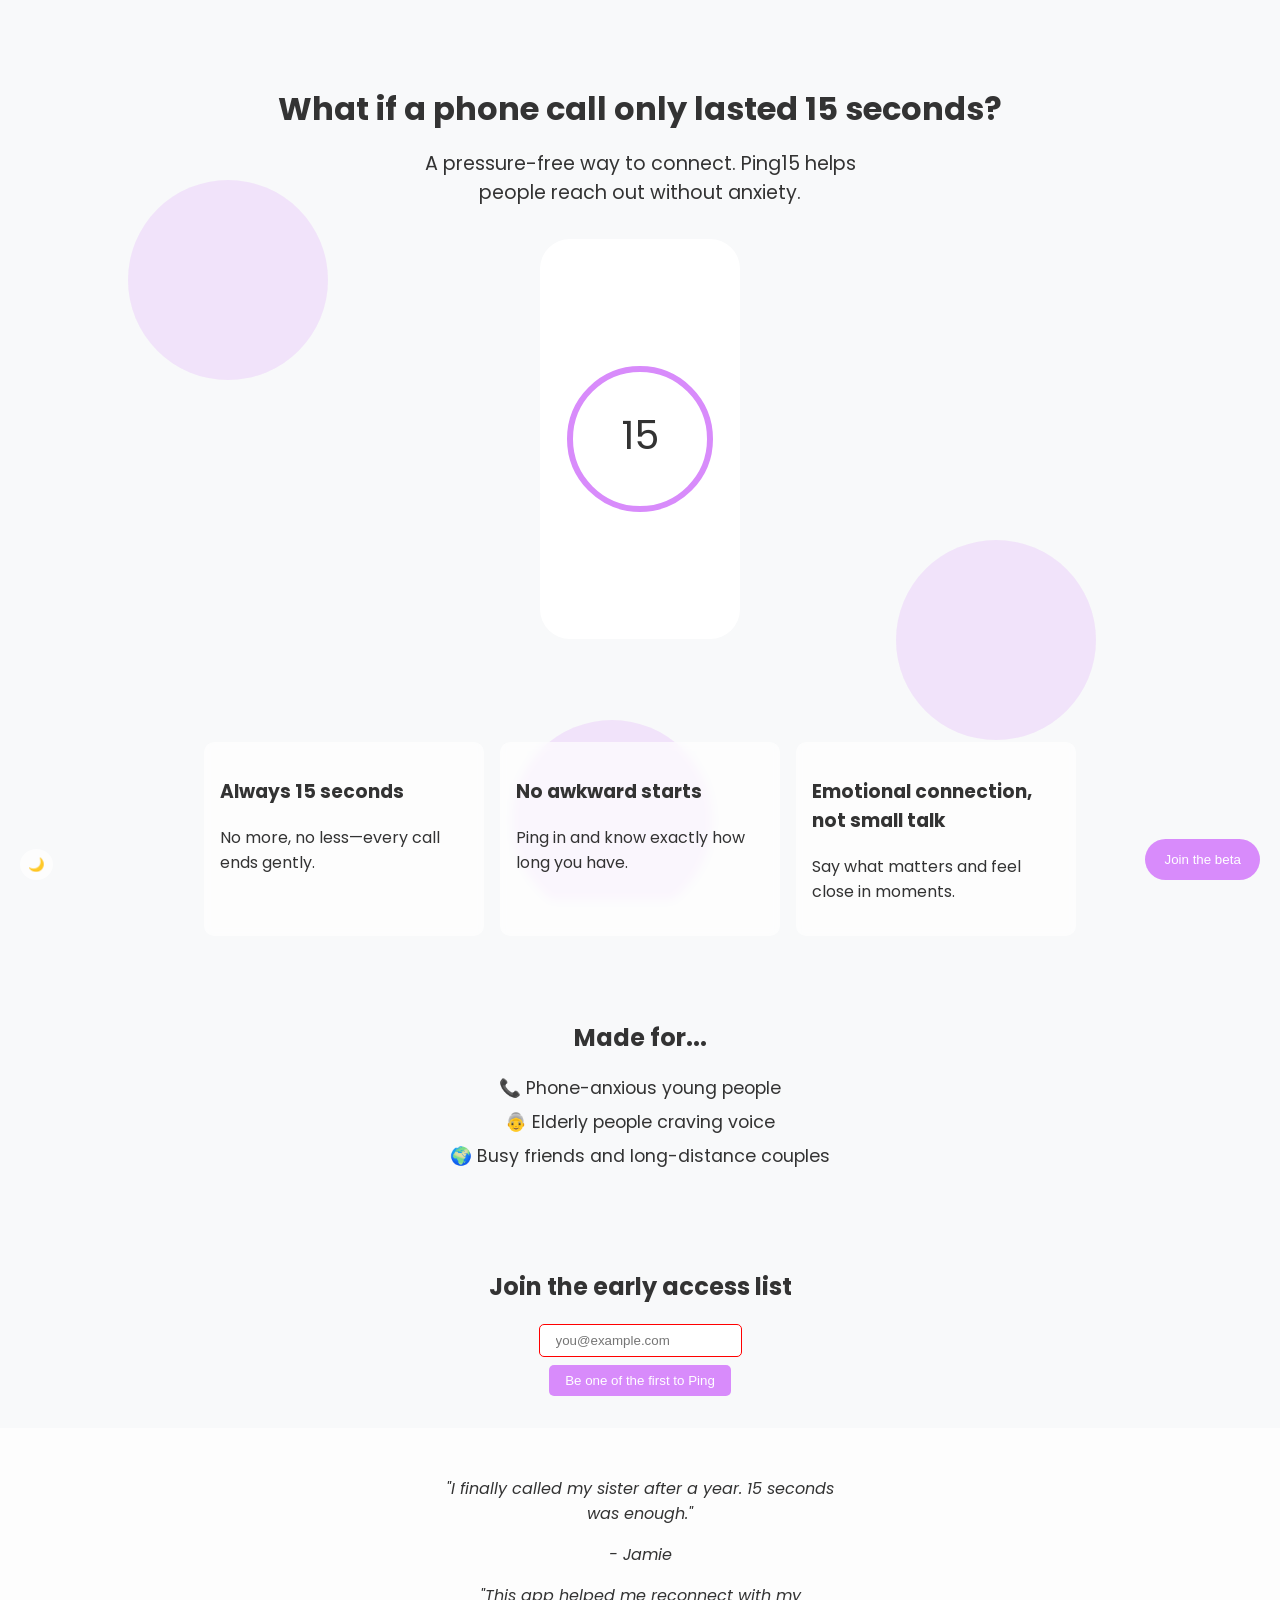
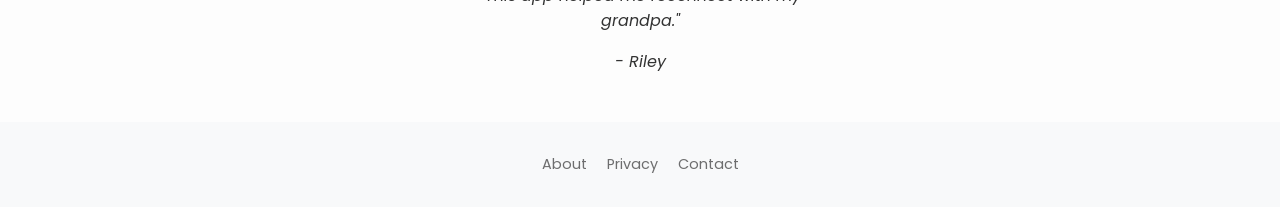
==== index.html @ fdf991f3 "Add Ping15 landing page" ====
<!DOCTYPE html>
<html lang="en">
<head>
  <meta charset="UTF-8">
  <meta name="viewport" content="width=device-width, initial-scale=1.0">
  <meta name="description" content="Ping15 - Fight phone call anxiety with 15-second calls." />
  <meta property="og:title" content="Ping15" />
  <meta property="og:description" content="Fifteen second calls for stress-free connection" />
  <title>Ping15</title>
  <link rel="preconnect" href="https://fonts.gstatic.com">
  <link href="https://fonts.googleapis.com/css2?family=Poppins:wght@300;400;600&display=swap" rel="stylesheet">
  <link rel="stylesheet" href="styles.css">
</head>
<body>
  <div class="background">
    <span style="left:10%; top:20%;"></span>
    <span style="left:70%; top:60%; animation-delay:3s;"></span>
    <span style="left:40%; top:80%; animation-delay:6s;"></span>
  </div>
  <header class="hero">
    <h1 class="headline">What if a phone call only lasted 15 seconds?</h1>
    <p class="subheadline">A pressure-free way to connect. Ping15 helps people reach out without anxiety.</p>
    <div class="phone-mockup" id="demo">
      <svg viewBox="0 0 200 400" class="phone">
        <rect x="0" y="0" width="200" height="400" rx="30" ry="30" fill="var(--phone-bg)"/>
        <circle cx="100" cy="200" r="70" stroke="var(--accent)" stroke-width="6" fill="none"/>
        <text x="100" y="210" text-anchor="middle" font-size="40" fill="var(--text)" id="timer">15</text>
      </svg>
    </div>
  </header>

  <main>
    <section class="features" id="features">
      <div class="card">
        <h3>Always 15 seconds</h3>
        <p>No more, no less&mdash;every call ends gently.</p>
      </div>
      <div class="card">
        <h3>No awkward starts</h3>
        <p>Ping in and know exactly how long you have.</p>
      </div>
      <div class="card">
        <h3>Emotional connection, not small talk</h3>
        <p>Say what matters and feel close in moments.</p>
      </div>
    </section>

    <section class="use-cases" id="use">
      <h2>Made for...</h2>
      <ul>
        <li>📞 Phone-anxious young people</li>
        <li>👵 Elderly people craving voice</li>
        <li>🌍 Busy friends and long-distance couples</li>
      </ul>
    </section>

    <section class="signup" id="signup">
      <h2>Join the early access list</h2>
      <form id="emailForm">
        <input type="email" id="email" placeholder="you@example.com" required>
        <button type="submit">Be one of the first to Ping</button>
      </form>
      <div id="thanks" class="hidden">Thank you! 🎉</div>
    </section>

    <section class="testimonials" id="testimonials">
      <blockquote>
        <p>"I finally called my sister after a year. 15 seconds was enough."</p>
        <span>- Jamie</span>
      </blockquote>
      <blockquote>
        <p>"This app helped me reconnect with my grandpa."</p>
        <span>- Riley</span>
      </blockquote>
    </section>
  </main>

  <button class="cta" id="cta">Join the beta</button>
  <button id="modeToggle" class="mode-toggle">🌙</button>

  <footer>
    <nav>
      <a href="#about">About</a>
      <a href="#privacy">Privacy</a>
      <a href="#contact">Contact</a>
    </nav>
  </footer>

  <script src="script.js"></script>
</body>
</html>
---- styles.css ----
:root {
  --bg: #f8f9fa;
  --text: #333;
  --accent: #d88bfb;
  --card-bg: #ffffffaa;
  --phone-bg: #fff;
  --transition: 0.4s ease;
}
body.dark {
  --bg: #2d2d2d;
  --text: #f0f0f0;
  --accent: #d88bfb;
  --card-bg: #444444aa;
  --phone-bg: #333;
}
* {
  box-sizing: border-box;
}
body {
  margin: 0;
  font-family: 'Poppins', sans-serif;
  background: var(--bg);
  color: var(--text);
  overflow-x: hidden;
}
.hero {
  padding: 4rem 1rem;
  text-align: center;
  position: relative;
}
.headline {
  font-size: 2rem;
  margin-bottom: 1rem;
  opacity: 0;
  transform: translateY(20px);
  transition: var(--transition);
}
.subheadline {
  font-size: 1.2rem;
  max-width: 500px;
  margin: 0 auto 2rem;
  opacity: 0;
  transform: translateY(20px);
  transition: var(--transition) 0.2s;
}
.phone-mockup {
  max-width: 200px;
  margin: 0 auto;
  opacity: 0;
  transform: translateY(20px);
  transition: var(--transition) 0.4s;
}
.phone {
  width: 100%;
}
.features {
  display: flex;
  flex-wrap: wrap;
  justify-content: center;
  gap: 1rem;
  padding: 2rem 1rem;
}
.card {
  background: var(--card-bg);
  backdrop-filter: blur(5px);
  border-radius: 10px;
  padding: 1rem;
  width: 280px;
  transition: var(--transition);
  opacity: 0;
  transform: translateY(20px);
}
.card:hover {
  transform: translateY(-5px);
  box-shadow: 0 4px 12px rgba(0,0,0,0.1);
}
.use-cases {
  text-align: center;
  padding: 2rem 1rem;
}
.use-cases ul {
  list-style: none;
  padding: 0;
}
.use-cases li {
  margin: 0.5rem 0;
  font-size: 1.1rem;
  opacity: 0;
  transform: translateY(20px);
  transition: var(--transition);
}
.signup {
  text-align: center;
  padding: 2rem 1rem;
}
#emailForm {
  display: flex;
  flex-direction: column;
  align-items: center;
  gap: 0.5rem;
}
#email {
  padding: 0.5rem 1rem;
  border: 1px solid #ccc;
  border-radius: 5px;
}
#email:invalid {
  border-color: red;
}
#emailForm button {
  padding: 0.5rem 1rem;
  border: none;
  border-radius: 5px;
  background: var(--accent);
  color: white;
  cursor: pointer;
  transition: var(--transition);
}
#emailForm button:hover {
  opacity: 0.8;
}
.hidden {
  display: none;
}
.testimonials {
  background: var(--card-bg);
  padding: 2rem 1rem;
  text-align: center;
}
.testimonials blockquote {
  margin: 1rem auto;
  max-width: 400px;
  font-style: italic;
  opacity: 0;
  transform: translateY(20px);
  transition: var(--transition);
}
.cta {
  position: fixed;
  bottom: 20px;
  right: 20px;
  padding: 0.8rem 1.2rem;
  background: var(--accent);
  color: #fff;
  border: none;
  border-radius: 50px;
  cursor: pointer;
  animation: bounce 3s infinite;
}
.cta.pause {
  animation-play-state: paused;
}
.mode-toggle {
  position: fixed;
  bottom: 20px;
  left: 20px;
  padding: 0.5rem;
  background: var(--card-bg);
  border: none;
  border-radius: 50%;
  cursor: pointer;
}
footer {
  text-align: center;
  padding: 2rem 1rem;
  font-size: 0.9rem;
}
footer a {
  color: inherit;
  margin: 0 0.5rem;
  text-decoration: none;
  opacity: 0.7;
  transition: var(--transition);
}
footer a:hover {
  opacity: 1;
}
@keyframes bounce {
  0%, 20%, 50%, 80%, 100% {transform: translateY(0);} 
  40% {transform: translateY(-6px);} 
  60% {transform: translateY(-3px);} 
}
.background {
  position: fixed;
  top: 0;
  left: 0;
  width: 100%;
  height: 100%;
  overflow: hidden;
  z-index: -1;
}
.background span {
  position: absolute;
  display: block;
  width: 200px;
  height: 200px;
  background: var(--accent);
  opacity: 0.2;
  border-radius: 50%;
  animation: float 15s infinite;
}
@keyframes float {
  0% {transform: translateY(0) scale(1);} 
  50% {transform: translateY(-50px) scale(1.1);} 
  100% {transform: translateY(0) scale(1);} 
}
.reveal {
  opacity: 1 !important;
  transform: translateY(0) !important;
}
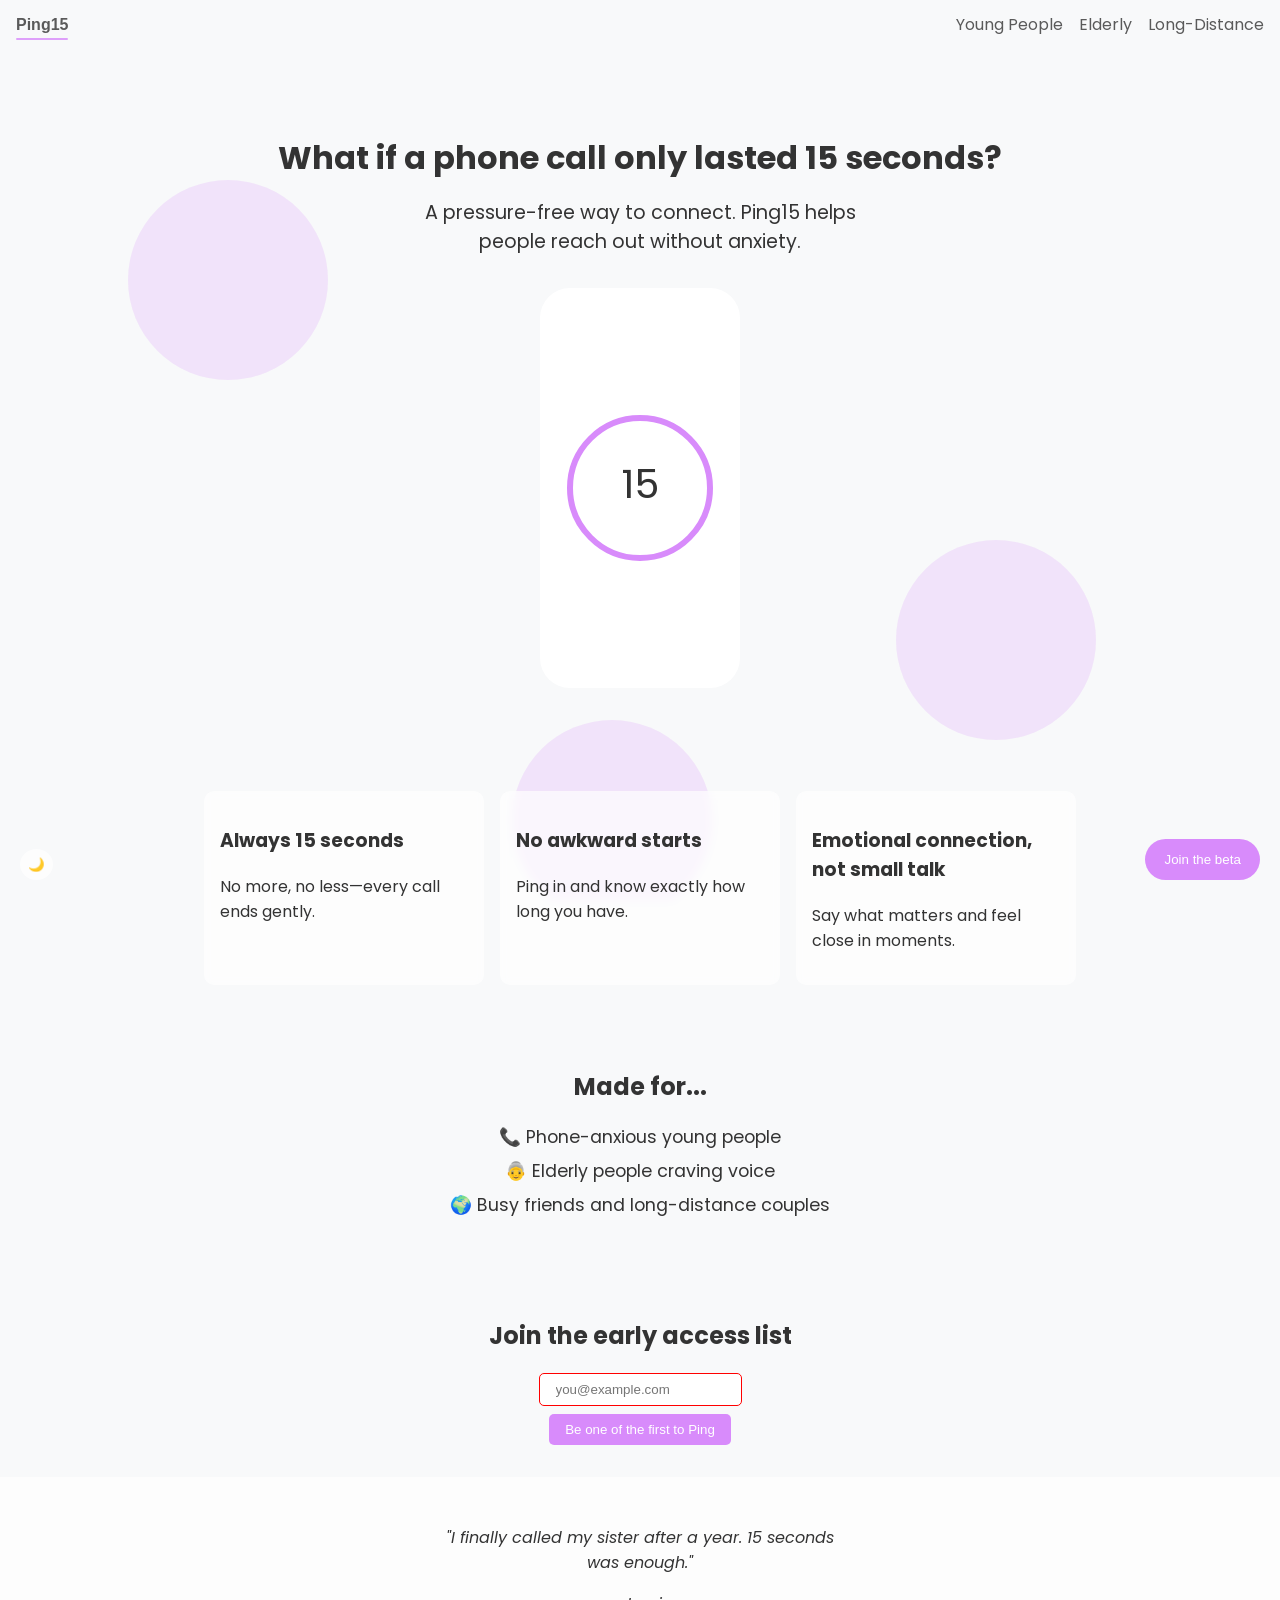
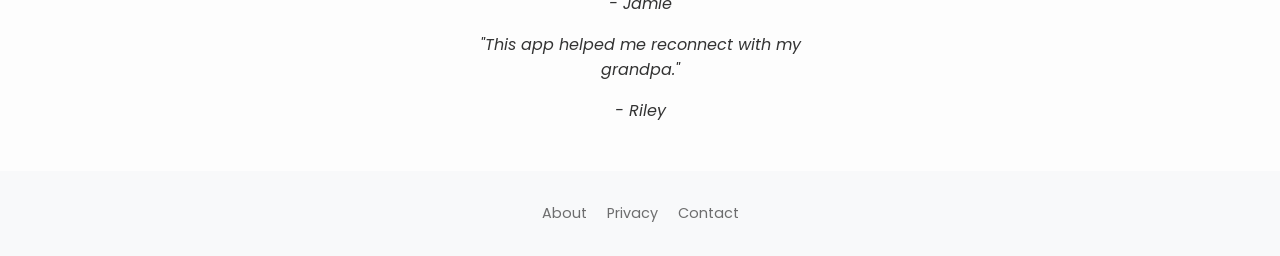
==== commit d99fdc66: "Add audience pages and navigation" ====
--- a/index.html
+++ b/index.html
@@ -12,6 +12,12 @@
   <link rel="stylesheet" href="styles.css">
 </head>
 <body>
+  <nav class="main-nav reveal">
+    <a href="index.html" class="logo active">Ping15</a>
+    <a href="young.html">Young People</a>
+    <a href="elderly.html">Elderly</a>
+    <a href="longdistance.html">Long-Distance</a>
+  </nav>
   <div class="background">
     <span style="left:10%; top:20%;"></span>
     <span style="left:70%; top:60%; animation-delay:3s;"></span>
--- a/styles.css
+++ b/styles.css
@@ -23,6 +23,55 @@
   color: var(--text);
   overflow-x: hidden;
 }
+
+/* navigation */
+.main-nav {
+  position: sticky;
+  top: 0;
+  display: flex;
+  align-items: center;
+  gap: 1rem;
+  padding: 0.5rem 1rem;
+  background: var(--bg);
+  z-index: 100;
+  transform: translateY(-40px);
+  opacity: 0;
+  transition: var(--transition);
+}
+.main-nav.reveal {
+  transform: translateY(0);
+  opacity: 1;
+}
+.main-nav.scrolled {
+  box-shadow: 0 2px 6px rgba(0,0,0,0.05);
+}
+.main-nav .logo {
+  font-weight: 600;
+  margin-right: auto;
+  text-decoration: none;
+  color: var(--text);
+}
+.main-nav a {
+  text-decoration: none;
+  color: var(--text);
+  padding: 0.25rem 0;
+  position: relative;
+  opacity: 0.8;
+  transition: var(--transition);
+}
+.main-nav a:hover {
+  opacity: 1;
+}
+.main-nav a.active::after {
+  content: '';
+  position: absolute;
+  left: 0;
+  right: 0;
+  bottom: -2px;
+  height: 2px;
+  background: var(--accent);
+  border-radius: 2px;
+}
 .hero {
   padding: 4rem 1rem;
   text-align: center;
@@ -52,6 +101,16 @@
 }
 .phone {
   width: 100%;
+}
+.hero-image {
+  width: 80%;
+  max-width: 300px;
+  margin: 0 auto;
+  display: block;
+  border-radius: 10px;
+  opacity: 0;
+  transform: translateY(20px);
+  transition: var(--transition) 0.4s;
 }
 .features {
   display: flex;
